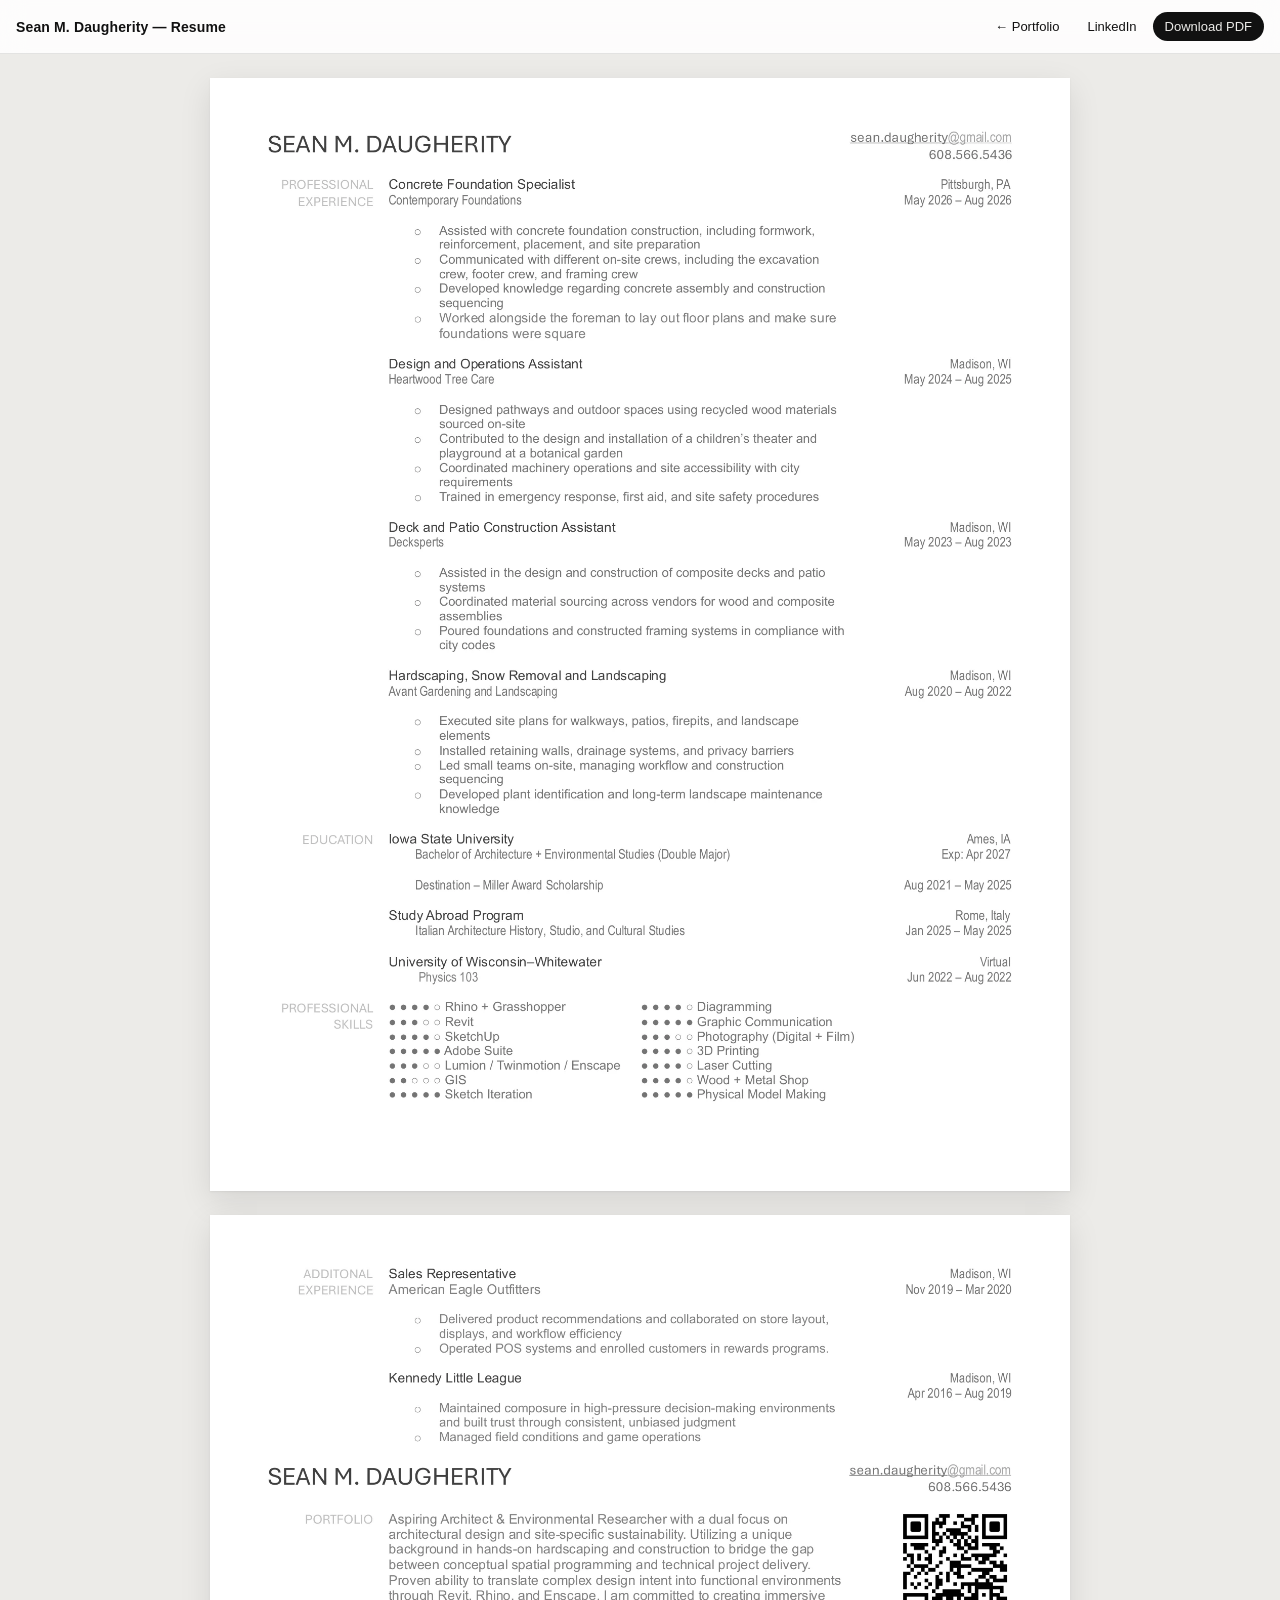
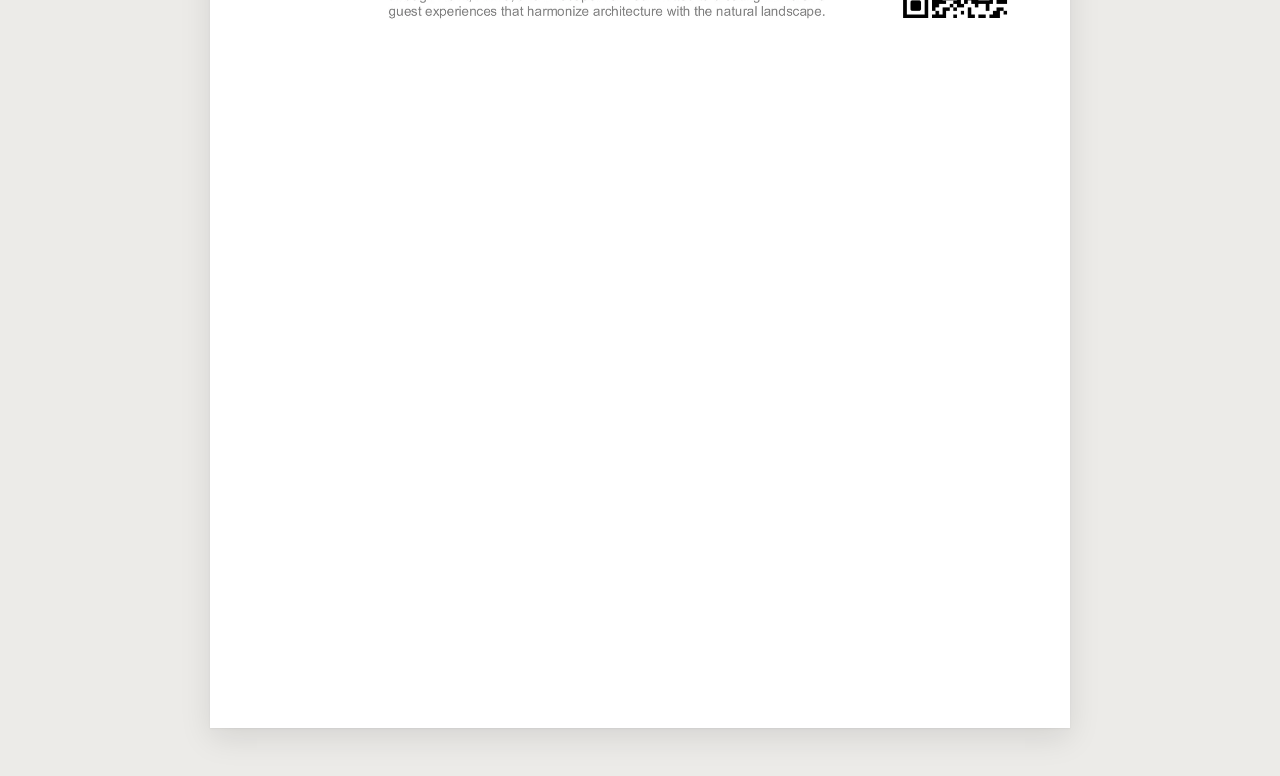
==== resume.html @ 666d38c9 "Add portfolio website built from the PDF - index.html shows all 21 portfolio pages exactly as in the" ====
<!doctype html>
<html lang="en">
<head>
  <meta charset="utf-8">
  <meta name="viewport" content="width=device-width, initial-scale=1">
  <title>Sean M. Daugherity — Resume</title>
  <meta name="description" content="Resume of Sean M. Daugherity, architecture student and designer.">
  <link rel="icon" href="data:image/svg+xml,%3Csvg xmlns='http://www.w3.org/2000/svg' viewBox='0 0 64 64'%3E%3Crect width='64' height='64' fill='%23111'/%3E%3Ctext x='32' y='42' font-family='Helvetica,Arial,sans-serif' font-size='28' font-weight='700' fill='%23fff' text-anchor='middle'%3ESD%3C/text%3E%3C/svg%3E">
  <link rel="stylesheet" href="assets/site.css">
</head>
<body>
  <header class="doc-header">
    <strong>Sean M. Daugherity — Resume</strong>
    <nav>
      <a href="index.html">&larr; Portfolio</a>
      <a href="https://www.linkedin.com/in/sean-daugherity-447b413a1/" target="_blank" rel="noopener">LinkedIn</a>
      <a class="primary" href="assets/Sean-Daugherity-Resume.pdf" download>Download PDF</a>
    </nav>
  </header>

  <main class="doc">
    <section class="page" aria-label="Resume page 1">
      <img src="assets/resume/resume-01.webp" width="1700" height="2200" alt="Resume of Sean M. Daugherity, page 1 — professional experience.">
      <a class="hot" href="mailto:sean.daugherity@gmail.com" aria-label="Email sean.daugherity@gmail.com" style="left:73.693%;top:4.293%;width:20.261%;height:2.02%"></a>
    </section>
    <section class="page" aria-label="Resume page 2">
      <img src="assets/resume/resume-02.webp" width="1700" height="2200" loading="lazy" alt="Resume of Sean M. Daugherity, page 2 — additional experience.">
      <a class="hot" href="mailto:sean.daugherity@gmail.com" aria-label="Email sean.daugherity@gmail.com" style="left:73.693%;top:21.843%;width:20.261%;height:2.02%"></a>
    </section>
  </main>
</body>
</html>
---- assets/site.css ----
:root {
  --bg: #ecebe8;
  --paper: #fff;
  --ink: #111;
  --muted: #5f5f5f;
  --bar: rgba(255, 255, 255, 0.86);
  --bar-ink: #111;
  --bar-line: rgba(0, 0, 0, 0.1);
  --shadow: 0 1px 2px rgba(0, 0, 0, 0.06), 0 10px 30px rgba(0, 0, 0, 0.1);
  --hot: rgba(17, 17, 17, 0.08);
  font-family: "Helvetica Neue", Helvetica, Arial, sans-serif;
  color-scheme: light dark;
}

@media (prefers-color-scheme: dark) {
  :root {
    --bg: #171717;
    --bar: rgba(34, 34, 34, 0.86);
    --bar-ink: #f1f1f1;
    --bar-line: rgba(255, 255, 255, 0.12);
    --shadow: 0 10px 30px rgba(0, 0, 0, 0.55);
  }
}

* { box-sizing: border-box; }

html { scroll-behavior: smooth; }
@media (prefers-reduced-motion: reduce) { html { scroll-behavior: auto; } }

body {
  margin: 0;
  background: var(--bg);
  color: var(--ink);
  -webkit-font-smoothing: antialiased;
}

/* ---------- Page viewer ---------- */

.viewer {
  display: flex;
  flex-direction: column;
  align-items: center;
  gap: 24px;
  padding: 24px 16px 104px;
}

.page {
  position: relative;
  /* Fit a whole landscape spread in the viewport, like a PDF in "fit page" mode */
  width: min(100%, max(640px, calc((100vh - 120px) * 1224 / 792)));
  width: min(100%, max(640px, calc((100svh - 120px) * 1224 / 792)));
  aspect-ratio: 1224 / 792;
  background: var(--paper);
  box-shadow: var(--shadow);
  scroll-margin-top: 24px;
}

.page img {
  display: block;
  width: 100%;
  height: 100%;
  user-select: none;
  -webkit-user-drag: none;
}

/* ---------- Clickable hotspots laid over the page images ---------- */

.hot {
  position: absolute;
  display: block;
  border-radius: 2px;
  color: var(--ink);
  text-decoration: none;
  transition: background-color 0.15s ease;
  -webkit-tap-highlight-color: transparent;
}
.hot:hover { background: var(--hot); }
.hot:focus-visible { outline: 2px solid var(--ink); outline-offset: 2px; }

/* Faint underline so contact links read as links */
.hot.u::after {
  content: "";
  position: absolute;
  left: 0;
  right: 0;
  bottom: 0;
  height: 1px;
  background: currentColor;
  opacity: 0.3;
  transition: opacity 0.15s ease;
}
.hot.u:hover::after { opacity: 0.9; }

/* Table of contents boxes */
.hot.chapter { border-radius: 0; }
.hot.chapter:hover { background: rgba(17, 17, 17, 0.07); }
.hot.chapter::before {
  content: "View project \2192";
  position: absolute;
  left: 50%;
  top: 44%;
  transform: translate(-50%, 6px);
  padding: 0.6em 1em;
  background: #111;
  color: #fff;
  font-size: clamp(10px, 0.95vw, 13px);
  letter-spacing: 0.03em;
  white-space: nowrap;
  opacity: 0;
  transition: opacity 0.15s ease, transform 0.15s ease;
  pointer-events: none;
}
.hot.chapter:hover::before,
.hot.chapter:focus-visible::before { opacity: 1; transform: translate(-50%, 0); }

/* Resume link: hover shows a preview card that is itself clickable */
.peek {
  position: absolute;
  left: 100%;
  padding-left: 14px; /* hover bridge between link and card */
  width: calc(clamp(150px, 15vw, 210px) + 14px);
  opacity: 0;
  visibility: hidden;
  transform: translateY(4px);
  transition: opacity 0.15s ease, transform 0.15s ease, visibility 0.15s;
  z-index: 5;
}
.peek.up { bottom: 0; }
.peek.down { top: 0; }
.hot.resume:hover .peek,
.hot.resume:focus-visible .peek { opacity: 1; visibility: visible; transform: none; }

.peek-card {
  display: block;
  padding: 8px;
  background: #fff;
  border: 1px solid rgba(0, 0, 0, 0.12);
  box-shadow: 0 12px 32px rgba(0, 0, 0, 0.18);
}
.peek-card img { display: block; width: 100%; height: auto; aspect-ratio: 1700 / 2200; }
.peek-label {
  display: flex;
  justify-content: space-between;
  margin-top: 8px;
  font-size: 12px;
  color: #111;
  letter-spacing: 0.02em;
}

/* ---------- Floating toolbar ---------- */

.toolbar {
  position: fixed;
  left: 50%;
  bottom: 16px;
  transform: translateX(-50%);
  display: flex;
  align-items: center;
  gap: 2px;
  padding: 5px;
  background: var(--bar);
  color: var(--bar-ink);
  border: 1px solid var(--bar-line);
  border-radius: 999px;
  box-shadow: 0 6px 24px rgba(0, 0, 0, 0.12);
  backdrop-filter: blur(12px);
  -webkit-backdrop-filter: blur(12px);
  font-size: 13px;
  white-space: nowrap;
  z-index: 10;
}

.toolbar a,
.toolbar button {
  display: inline-flex;
  align-items: center;
  gap: 6px;
  height: 34px;
  padding: 0 12px;
  border: 0;
  border-radius: 999px;
  background: none;
  color: inherit;
  font: inherit;
  text-decoration: none;
  cursor: pointer;
}
.toolbar a:hover,
.toolbar button:hover { background: var(--bar-line); }
.toolbar a:focus-visible,
.toolbar button:focus-visible { outline: 2px solid currentColor; outline-offset: -2px; }
.toolbar button { padding: 0 8px; }
.toolbar svg { width: 16px; height: 16px; }

.tb-count {
  min-width: 52px;
  text-align: center;
  font-variant-numeric: tabular-nums;
  color: inherit;
  opacity: 0.7;
}
.tb-sep { width: 1px; height: 20px; margin: 0 4px; background: var(--bar-line); }

@media (max-width: 560px) {
  .toolbar .tb-step, .toolbar .tb-sep { display: none; }
  .toolbar { font-size: 12px; }
  .toolbar a { padding: 0 9px; }
  .tb-count { min-width: 44px; }
}

/* ---------- Resume page ---------- */

.doc-header {
  position: sticky;
  top: 0;
  display: flex;
  align-items: center;
  justify-content: space-between;
  gap: 12px;
  padding: 12px 16px;
  background: var(--bar);
  color: var(--bar-ink);
  border-bottom: 1px solid var(--bar-line);
  backdrop-filter: blur(12px);
  -webkit-backdrop-filter: blur(12px);
  font-size: 13px;
  z-index: 10;
}
.doc-header strong { font-size: 14px; letter-spacing: 0.01em; }
.doc-header nav { display: flex; gap: 4px; }
.doc-header a {
  padding: 7px 12px;
  border-radius: 999px;
  color: inherit;
  text-decoration: none;
}
.doc-header a:hover { background: var(--bar-line); }
.doc-header a.primary { background: var(--bar-ink); color: var(--bg); }

.doc {
  display: flex;
  flex-direction: column;
  align-items: center;
  gap: 24px;
  padding: 24px 16px 48px;
}
.doc .page {
  width: min(100%, 860px);
  aspect-ratio: 612 / 792;
}

@media (max-width: 560px) {
  .doc-header strong { display: none; }
}
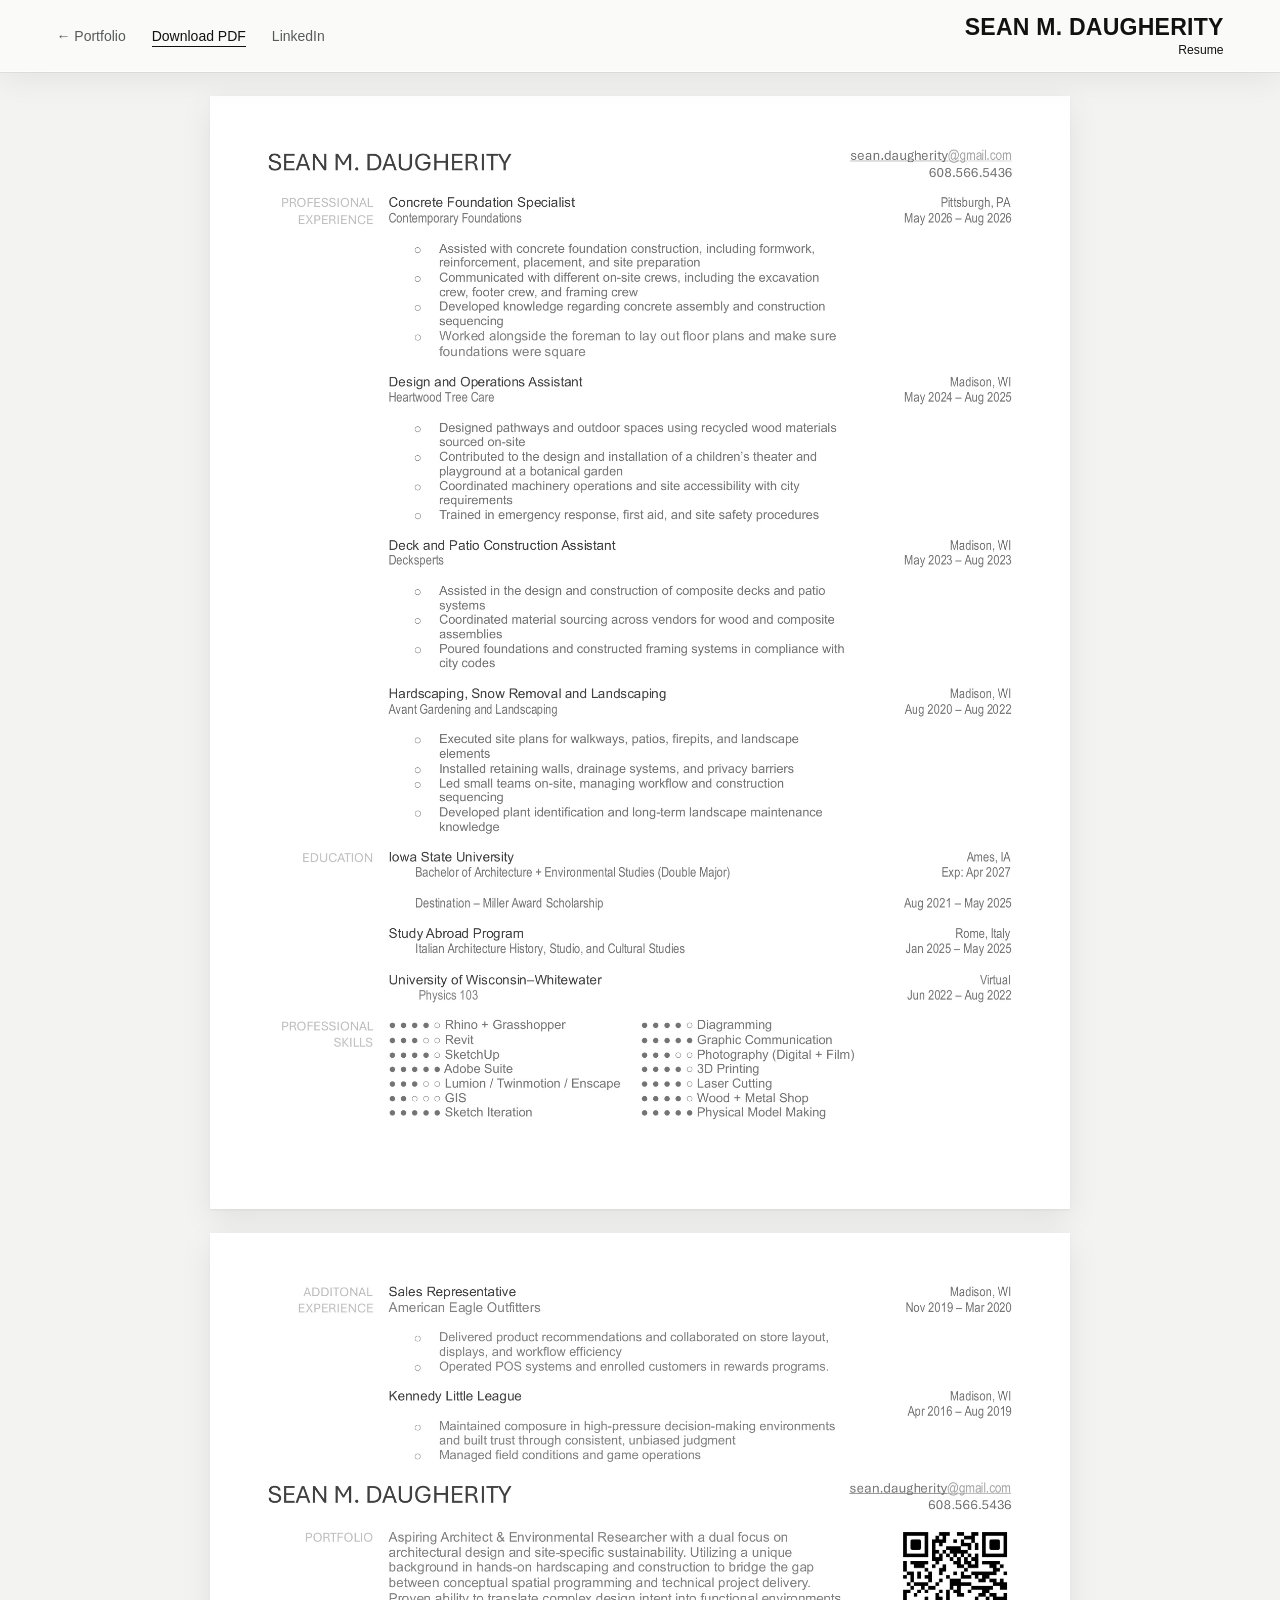
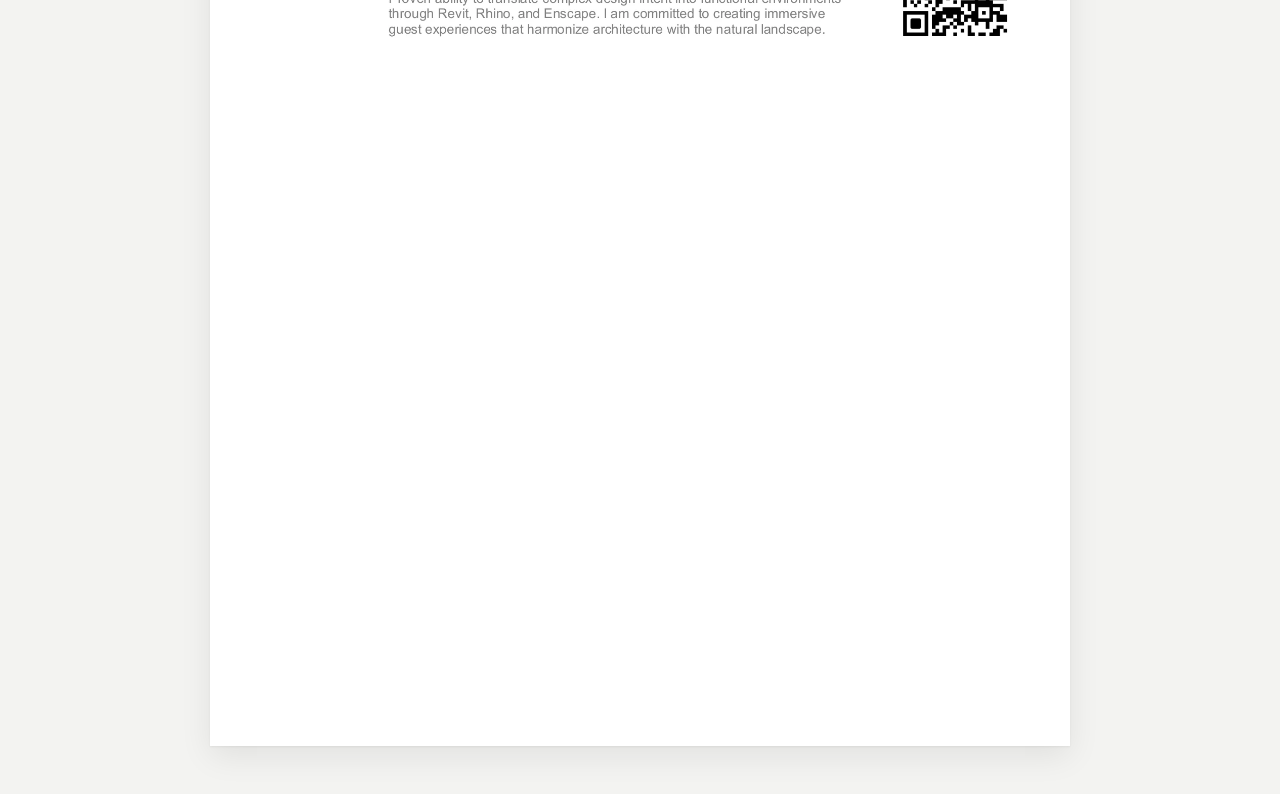
==== commit 3402e4b4: "Glass header, full-width pages, larger titles, art-filled contents - Sticky glassmorphism header: Re" ====
--- a/resume.html
+++ b/resume.html
@@ -8,24 +8,31 @@
   <link rel="icon" href="data:image/svg+xml,%3Csvg xmlns='http://www.w3.org/2000/svg' viewBox='0 0 64 64'%3E%3Crect width='64' height='64' fill='%23111'/%3E%3Ctext x='32' y='42' font-family='Helvetica,Arial,sans-serif' font-size='28' font-weight='700' fill='%23fff' text-anchor='middle'%3ESD%3C/text%3E%3C/svg%3E">
   <link rel="stylesheet" href="assets/site.css">
 </head>
-<body>
-  <header class="doc-header">
-    <strong>Sean M. Daugherity — Resume</strong>
-    <nav>
+<body class="doc-page">
+  <header class="site-header">
+    <nav class="contact" aria-label="Resume actions">
       <a href="index.html">&larr; Portfolio</a>
+      <a class="resume-link" href="assets/Sean-Daugherity-Resume.pdf" download>Download PDF</a>
       <a href="https://www.linkedin.com/in/sean-daugherity-447b413a1/" target="_blank" rel="noopener">LinkedIn</a>
-      <a class="primary" href="assets/Sean-Daugherity-Resume.pdf" download>Download PDF</a>
     </nav>
+    <a class="brand" href="index.html">
+      <span class="brand-name">SEAN M. DAUGHERITY</span>
+      <span class="brand-sub">Resume</span>
+    </a>
   </header>
 
   <main class="doc">
     <section class="page" aria-label="Resume page 1">
-      <img src="assets/resume/resume-01.webp" width="1700" height="2200" alt="Resume of Sean M. Daugherity, page 1 — professional experience.">
-      <a class="hot" href="mailto:sean.daugherity@gmail.com" aria-label="Email sean.daugherity@gmail.com" style="left:73.693%;top:4.293%;width:20.261%;height:2.02%"></a>
+      <div class="sheet">
+        <img src="assets/resume/resume-01.webp" width="1700" height="2200" alt="Resume of Sean M. Daugherity, page 1 — professional experience.">
+        <a class="hot" href="mailto:sean.daugherity@gmail.com" aria-label="Email sean.daugherity@gmail.com" style="left:73.693%;top:4.293%;width:20.261%;height:2.02%"></a>
+      </div>
     </section>
     <section class="page" aria-label="Resume page 2">
-      <img src="assets/resume/resume-02.webp" width="1700" height="2200" loading="lazy" alt="Resume of Sean M. Daugherity, page 2 — additional experience.">
-      <a class="hot" href="mailto:sean.daugherity@gmail.com" aria-label="Email sean.daugherity@gmail.com" style="left:73.693%;top:21.843%;width:20.261%;height:2.02%"></a>
+      <div class="sheet">
+        <img src="assets/resume/resume-02.webp" width="1700" height="2200" loading="lazy" alt="Resume of Sean M. Daugherity, page 2 — additional experience.">
+        <a class="hot" href="mailto:sean.daugherity@gmail.com" aria-label="Email sean.daugherity@gmail.com" style="left:73.693%;top:21.843%;width:20.261%;height:2.02%"></a>
+      </div>
     </section>
   </main>
 </body>
--- a/assets/site.css
+++ b/assets/site.css
@@ -1,25 +1,14 @@
 :root {
-  --bg: #ecebe8;
-  --paper: #fff;
   --ink: #111;
-  --muted: #5f5f5f;
-  --bar: rgba(255, 255, 255, 0.86);
-  --bar-ink: #111;
-  --bar-line: rgba(0, 0, 0, 0.1);
-  --shadow: 0 1px 2px rgba(0, 0, 0, 0.06), 0 10px 30px rgba(0, 0, 0, 0.1);
-  --hot: rgba(17, 17, 17, 0.08);
+  --muted: #58595b;
+  --line: #e7e7e5;
+  --glass: rgba(255, 255, 255, 0.55);
+  --glass-edge: rgba(255, 255, 255, 0.7);
+  --glass-shadow: 0 1px 0 rgba(0, 0, 0, 0.06), 0 10px 30px rgba(0, 0, 0, 0.06);
+  --header-h: 72px;
+  --gutter: max(16px, 4.41vw); /* the PDF's 54pt margin on a 1224pt page */
   font-family: "Helvetica Neue", Helvetica, Arial, sans-serif;
-  color-scheme: light dark;
-}
-
-@media (prefers-color-scheme: dark) {
-  :root {
-    --bg: #171717;
-    --bar: rgba(34, 34, 34, 0.86);
-    --bar-ink: #f1f1f1;
-    --bar-line: rgba(255, 255, 255, 0.12);
-    --shadow: 0 10px 30px rgba(0, 0, 0, 0.55);
-  }
+  color-scheme: light;
 }
 
 * { box-sizing: border-box; }
@@ -29,41 +18,163 @@
 
 body {
   margin: 0;
-  background: var(--bg);
+  background: #fff;
   color: var(--ink);
   -webkit-font-smoothing: antialiased;
 }
 
-/* ---------- Page viewer ---------- */
-
-.viewer {
-  display: flex;
-  flex-direction: column;
-  align-items: center;
+/* ---------- Glass header ---------- */
+
+.site-header {
+  position: sticky;
+  top: 0;
+  z-index: 20;
+  display: flex;
+  align-items: center;
+  justify-content: space-between;
   gap: 24px;
-  padding: 24px 16px 104px;
-}
+  padding: 14px var(--gutter);
+  background: var(--glass);
+  border-bottom: 1px solid var(--glass-edge);
+  box-shadow: var(--glass-shadow);
+  backdrop-filter: blur(20px) saturate(170%);
+  -webkit-backdrop-filter: blur(20px) saturate(170%);
+}
+
+.contact {
+  display: flex;
+  align-items: center;
+  gap: 26px;
+  font-size: 14px;
+}
+.contact a {
+  position: relative;
+  padding: 6px 0;
+  color: var(--muted);
+  text-decoration: none;
+  transition: color 0.15s ease;
+}
+.contact a:hover { color: var(--ink); }
+.contact a:focus-visible { outline: 2px solid var(--ink); outline-offset: 2px; }
+.contact .resume-link { color: var(--ink); font-weight: 500; }
+.contact .resume-link::after {
+  content: "";
+  position: absolute;
+  left: 0;
+  right: 0;
+  bottom: 3px;
+  height: 1px;
+  background: currentColor;
+}
+.contact .short { display: none; }
+
+.brand {
+  text-align: right;
+  color: var(--ink);
+  text-decoration: none;
+  line-height: 1.15;
+}
+.brand-name {
+  display: block;
+  font-size: clamp(18px, 1.8vw, 26px);
+  font-weight: 600;
+  letter-spacing: 0.01em;
+}
+.brand-sub {
+  display: block;
+  margin-top: 3px;
+  font-size: clamp(12px, 0.95vw, 14px);
+}
+
+/* ---------- Pages ---------- */
 
 .page {
   position: relative;
-  /* Fit a whole landscape spread in the viewport, like a PDF in "fit page" mode */
-  width: min(100%, max(640px, calc((100vh - 120px) * 1224 / 792)));
-  width: min(100%, max(640px, calc((100svh - 120px) * 1224 / 792)));
-  aspect-ratio: 1224 / 792;
-  background: var(--paper);
-  box-shadow: var(--shadow);
-  scroll-margin-top: 24px;
-}
-
-.page img {
+  width: 100%;
+  container-type: inline-size;
+  scroll-margin-top: var(--header-h);
+}
+.page + .page { border-top: 1px solid var(--line); }
+
+.sheet { position: relative; }
+.sheet > img {
+  display: block;
+  width: 100%;
+  height: auto;
+  user-select: none;
+  -webkit-user-drag: none;
+}
+
+/* Project titles, rebuilt as real text and set larger than in the PDF */
+.page-head {
+  position: absolute;
+  left: 4.41%;
+  top: 1.5%;
+  max-width: 58%;
+  z-index: 1;
+}
+.page-head h2 {
+  margin: 0;
+  font-size: 2.6cqw;
+  font-weight: 600;
+  line-height: 1.08;
+  letter-spacing: 0.005em;
+  text-wrap: balance;
+}
+.page-head p {
+  margin: 0.45em 0 0;
+  font-size: 1.3cqw;
+  line-height: 1.3;
+}
+.page-head.compact h2 { font-size: 2cqw; }
+.page-head.compact p { font-size: 1.15cqw; margin-top: 0.3em; }
+
+/* ---------- Table of contents ---------- */
+
+.page.toc { aspect-ratio: 1224 / 792; }
+
+.toc-item {
+  position: absolute;
+  left: calc(13.233% + var(--col) * 26.471%);
+  top: calc(18.08% + var(--row) * 36.441%);
+  width: 20.588%;
+  color: var(--ink);
+  text-decoration: none;
+}
+.toc-art {
+  display: block;
+  aspect-ratio: 1;
+  overflow: hidden;
+  border: 1px solid #232021;
+  background: #f2f2f2;
+}
+.toc-art img {
   display: block;
   width: 100%;
   height: 100%;
-  user-select: none;
-  -webkit-user-drag: none;
-}
-
-/* ---------- Clickable hotspots laid over the page images ---------- */
+  object-fit: cover;
+  transition: transform 0.5s cubic-bezier(0.2, 0.7, 0.2, 1), filter 0.3s ease;
+}
+.toc-item:hover .toc-art img,
+.toc-item:focus-visible .toc-art img { transform: scale(1.06); filter: contrast(1.08); }
+.toc-item:focus-visible { outline: 2px solid var(--ink); outline-offset: 4px; }
+
+.toc-caption {
+  display: flex;
+  justify-content: space-between;
+  gap: 0.5em;
+  margin-top: 0.3cqw;
+  font-size: 0.92cqw;
+  white-space: nowrap;
+}
+.toc-caption span:first-child {
+  overflow: hidden;
+  text-overflow: ellipsis;
+  color: var(--muted);
+}
+.toc-item:hover .toc-caption span:first-child { color: var(--ink); }
+
+/* ---------- Clickable hotspots laid over page images ---------- */
 
 .hot {
   position: absolute;
@@ -74,7 +185,7 @@
   transition: background-color 0.15s ease;
   -webkit-tap-highlight-color: transparent;
 }
-.hot:hover { background: var(--hot); }
+.hot:hover { background: rgba(17, 17, 17, 0.08); }
 .hot:focus-visible { outline: 2px solid var(--ink); outline-offset: 2px; }
 
 /* Faint underline so contact links read as links */
@@ -91,44 +202,21 @@
 }
 .hot.u:hover::after { opacity: 0.9; }
 
-/* Table of contents boxes */
-.hot.chapter { border-radius: 0; }
-.hot.chapter:hover { background: rgba(17, 17, 17, 0.07); }
-.hot.chapter::before {
-  content: "View project \2192";
-  position: absolute;
-  left: 50%;
-  top: 44%;
-  transform: translate(-50%, 6px);
-  padding: 0.6em 1em;
-  background: #111;
-  color: #fff;
-  font-size: clamp(10px, 0.95vw, 13px);
-  letter-spacing: 0.03em;
-  white-space: nowrap;
-  opacity: 0;
-  transition: opacity 0.15s ease, transform 0.15s ease;
-  pointer-events: none;
-}
-.hot.chapter:hover::before,
-.hot.chapter:focus-visible::before { opacity: 1; transform: translate(-50%, 0); }
-
-/* Resume link: hover shows a preview card that is itself clickable */
+/* ---------- Resume hover preview (the card itself is clickable) ---------- */
+
 .peek {
   position: absolute;
-  left: 100%;
-  padding-left: 14px; /* hover bridge between link and card */
   width: calc(clamp(150px, 15vw, 210px) + 14px);
   opacity: 0;
   visibility: hidden;
   transform: translateY(4px);
   transition: opacity 0.15s ease, transform 0.15s ease, visibility 0.15s;
-  z-index: 5;
-}
-.peek.up { bottom: 0; }
-.peek.down { top: 0; }
-.hot.resume:hover .peek,
-.hot.resume:focus-visible .peek { opacity: 1; visibility: visible; transform: none; }
+  z-index: 30;
+}
+.peek.side { left: 100%; top: 0; padding-left: 14px; }
+.peek.below { left: -8px; top: 100%; padding-top: 10px; }
+a:hover > .peek,
+a:focus-visible > .peek { opacity: 1; visibility: visible; transform: none; }
 
 .peek-card {
   display: block;
@@ -143,7 +231,8 @@
   justify-content: space-between;
   margin-top: 8px;
   font-size: 12px;
-  color: #111;
+  font-weight: 400;
+  color: var(--ink);
   letter-spacing: 0.02em;
 }
 
@@ -158,18 +247,17 @@
   align-items: center;
   gap: 2px;
   padding: 5px;
-  background: var(--bar);
-  color: var(--bar-ink);
-  border: 1px solid var(--bar-line);
+  background: var(--glass);
+  color: var(--ink);
+  border: 1px solid var(--glass-edge);
   border-radius: 999px;
-  box-shadow: 0 6px 24px rgba(0, 0, 0, 0.12);
-  backdrop-filter: blur(12px);
-  -webkit-backdrop-filter: blur(12px);
+  box-shadow: 0 1px 0 rgba(0, 0, 0, 0.05), 0 8px 28px rgba(0, 0, 0, 0.14);
+  backdrop-filter: blur(20px) saturate(170%);
+  -webkit-backdrop-filter: blur(20px) saturate(170%);
   font-size: 13px;
   white-space: nowrap;
-  z-index: 10;
-}
-
+  z-index: 20;
+}
 .toolbar a,
 .toolbar button {
   display: inline-flex;
@@ -186,57 +274,70 @@
   cursor: pointer;
 }
 .toolbar a:hover,
-.toolbar button:hover { background: var(--bar-line); }
+.toolbar button:hover { background: rgba(0, 0, 0, 0.06); }
 .toolbar a:focus-visible,
 .toolbar button:focus-visible { outline: 2px solid currentColor; outline-offset: -2px; }
 .toolbar button { padding: 0 8px; }
 .toolbar svg { width: 16px; height: 16px; }
-
 .tb-count {
   min-width: 52px;
   text-align: center;
   font-variant-numeric: tabular-nums;
-  color: inherit;
-  opacity: 0.7;
-}
-.tb-sep { width: 1px; height: 20px; margin: 0 4px; background: var(--bar-line); }
-
-@media (max-width: 560px) {
+  color: var(--muted);
+}
+.tb-sep { width: 1px; height: 20px; margin: 0 4px; background: rgba(0, 0, 0, 0.12); }
+
+/* ---------- Phones: titles and contents move out of the page art ---------- */
+
+@media (max-width: 700px) {
+  .site-header {
+    flex-direction: column-reverse;
+    align-items: flex-start;
+    gap: 6px;
+    padding: 10px 16px;
+  }
+  .brand { text-align: left; }
+  .contact { gap: 18px; font-size: 13px; }
+  .contact .full { display: none; }
+  .contact .short { display: inline; }
+
+  .page-head,
+  .page-head.compact {
+    position: static;
+    max-width: none;
+    padding: 18px 16px 12px;
+  }
+  .page-head h2,
+  .page-head.compact h2 { font-size: 18px; }
+  .page-head p,
+  .page-head.compact p { font-size: 12px; }
+
+  .page.toc { aspect-ratio: auto; padding-bottom: 24px; }
+  .toc-grid {
+    display: grid;
+    grid-template-columns: 1fr 1fr;
+    gap: 18px 14px;
+    padding: 0 16px;
+  }
+  .toc-item { position: static; width: auto; }
+  .toc-caption {
+    flex-direction: column;
+    gap: 2px;
+    margin-top: 6px;
+    font-size: 11px;
+    white-space: normal;
+  }
+
+  .peek { display: none; }
   .toolbar .tb-step, .toolbar .tb-sep { display: none; }
   .toolbar { font-size: 12px; }
-  .toolbar a { padding: 0 9px; }
+  .toolbar a { padding: 0 10px; }
   .tb-count { min-width: 44px; }
 }
 
 /* ---------- Resume page ---------- */
 
-.doc-header {
-  position: sticky;
-  top: 0;
-  display: flex;
-  align-items: center;
-  justify-content: space-between;
-  gap: 12px;
-  padding: 12px 16px;
-  background: var(--bar);
-  color: var(--bar-ink);
-  border-bottom: 1px solid var(--bar-line);
-  backdrop-filter: blur(12px);
-  -webkit-backdrop-filter: blur(12px);
-  font-size: 13px;
-  z-index: 10;
-}
-.doc-header strong { font-size: 14px; letter-spacing: 0.01em; }
-.doc-header nav { display: flex; gap: 4px; }
-.doc-header a {
-  padding: 7px 12px;
-  border-radius: 999px;
-  color: inherit;
-  text-decoration: none;
-}
-.doc-header a:hover { background: var(--bar-line); }
-.doc-header a.primary { background: var(--bar-ink); color: var(--bg); }
-
+.doc-page { background: #f3f3f1; }
 .doc {
   display: flex;
   flex-direction: column;
@@ -246,9 +347,7 @@
 }
 .doc .page {
   width: min(100%, 860px);
-  aspect-ratio: 612 / 792;
-}
-
-@media (max-width: 560px) {
-  .doc-header strong { display: none; }
-}
+  background: #fff;
+  box-shadow: 0 1px 2px rgba(0, 0, 0, 0.06), 0 10px 30px rgba(0, 0, 0, 0.08);
+}
+.doc .page + .page { border-top: 0; }
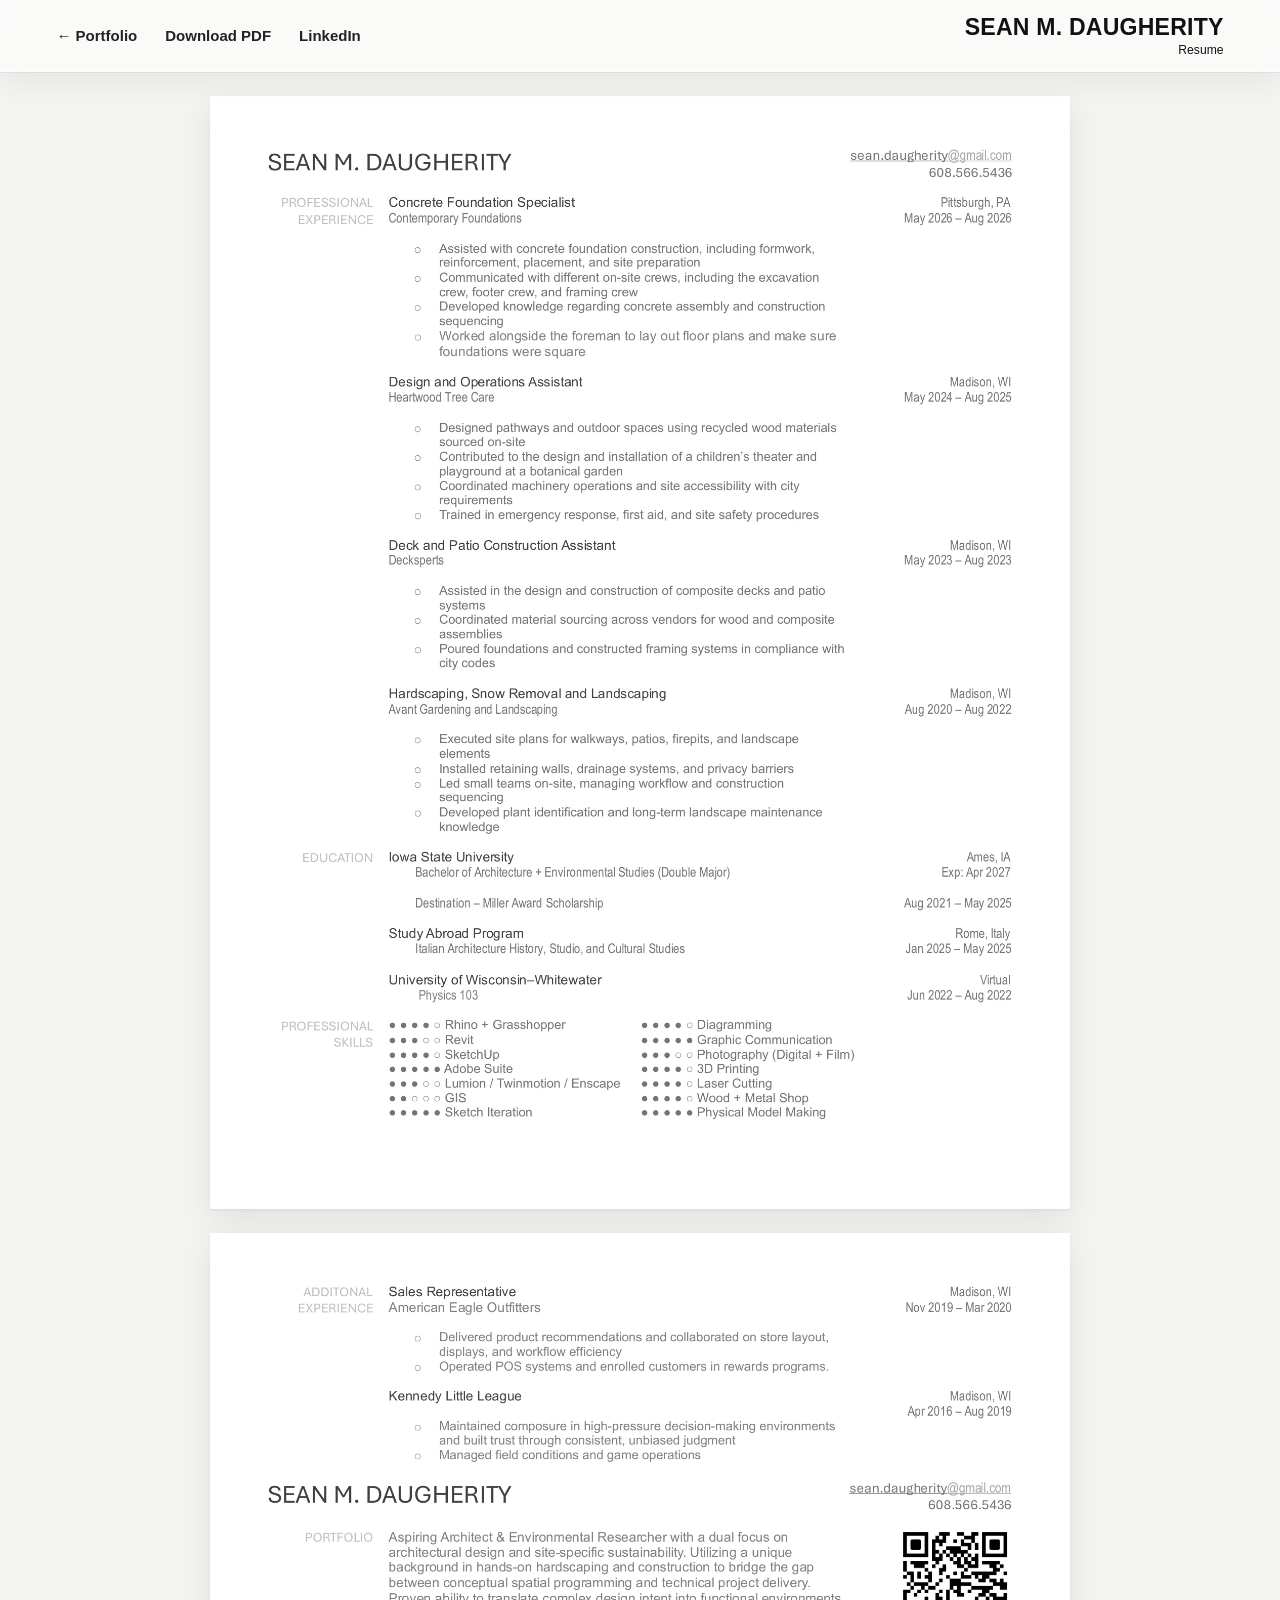
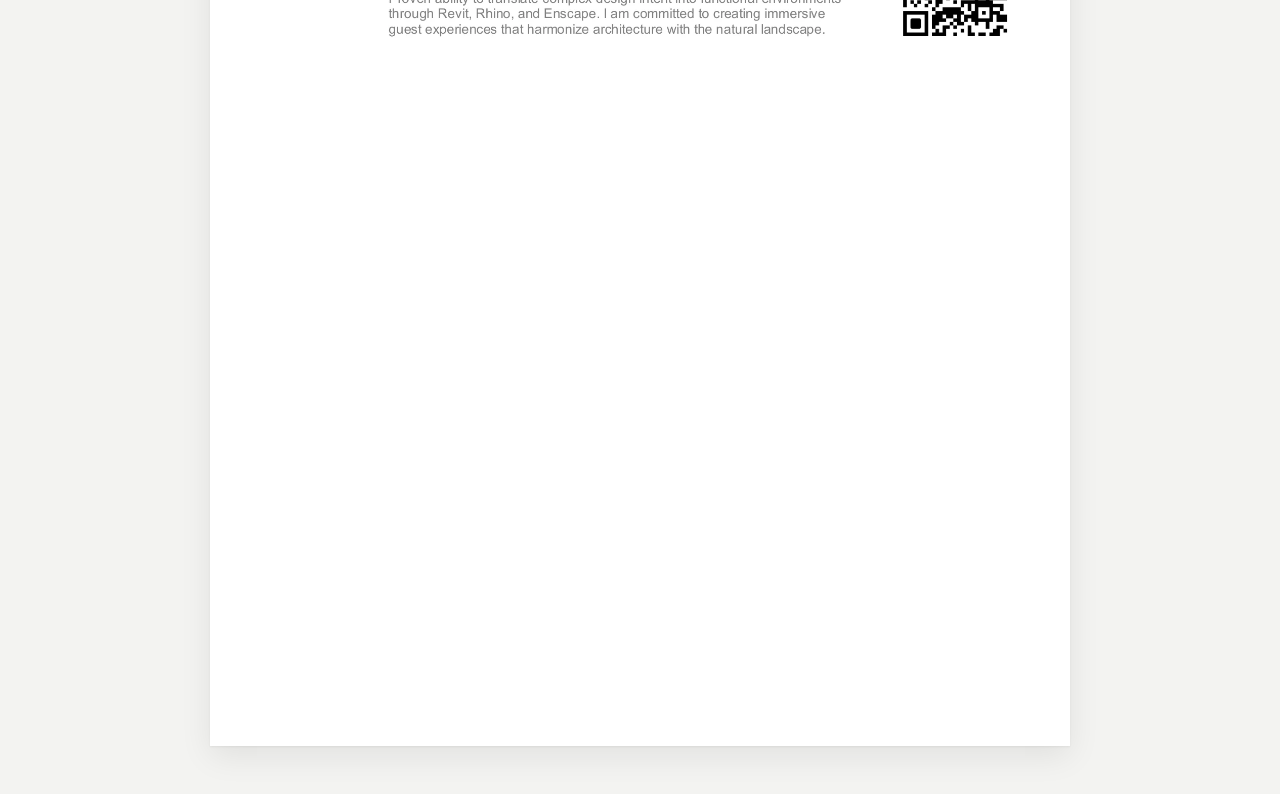
==== commit ee1eaa63: "New cover sketch with name on the right; name joins header on scroll - Cover: atrium sketch on the l" ====
--- a/resume.html
+++ b/resume.html
@@ -3,8 +3,15 @@
 <head>
   <meta charset="utf-8">
   <meta name="viewport" content="width=device-width, initial-scale=1">
-  <title>Sean M. Daugherity — Resume</title>
+  <title>Sean M. Daugherity | Resume</title>
   <meta name="description" content="Resume of Sean M. Daugherity, architecture student and designer.">
+  <meta property="og:type" content="website">
+  <meta property="og:title" content="Sean M. Daugherity | Resume">
+  <meta property="og:image" content="/assets/og-image.jpg">
+  <meta property="og:image:width" content="1200">
+  <meta property="og:image:height" content="630">
+  <meta name="twitter:card" content="summary_large_image">
+  <meta name="twitter:image" content="/assets/og-image.jpg">
   <link rel="icon" href="data:image/svg+xml,%3Csvg xmlns='http://www.w3.org/2000/svg' viewBox='0 0 64 64'%3E%3Crect width='64' height='64' fill='%23111'/%3E%3Ctext x='32' y='42' font-family='Helvetica,Arial,sans-serif' font-size='28' font-weight='700' fill='%23fff' text-anchor='middle'%3ESD%3C/text%3E%3C/svg%3E">
   <link rel="stylesheet" href="assets/site.css">
 </head>
--- a/assets/site.css
+++ b/assets/site.css
@@ -44,28 +44,19 @@
 .contact {
   display: flex;
   align-items: center;
-  gap: 26px;
-  font-size: 14px;
+  gap: 28px;
+  font-size: 15px;
 }
 .contact a {
   position: relative;
   padding: 6px 0;
-  color: var(--muted);
-  text-decoration: none;
-  transition: color 0.15s ease;
-}
-.contact a:hover { color: var(--ink); }
+  color: #222;
+  font-weight: 600;
+  text-decoration: none;
+  transition: color 0.15s ease, opacity 0.15s ease;
+}
+.contact a:hover { color: #000; opacity: 0.65; }
 .contact a:focus-visible { outline: 2px solid var(--ink); outline-offset: 2px; }
-.contact .resume-link { color: var(--ink); font-weight: 500; }
-.contact .resume-link::after {
-  content: "";
-  position: absolute;
-  left: 0;
-  right: 0;
-  bottom: 3px;
-  height: 1px;
-  background: currentColor;
-}
 .contact .short { display: none; }
 
 .brand {
@@ -85,6 +76,27 @@
   margin-top: 3px;
   font-size: clamp(12px, 0.95vw, 14px);
 }
+
+/* On the portfolio the name starts on the cover and slides into the header once you scroll past it */
+.site-header .brand { transition: opacity 0.3s ease, transform 0.3s ease; }
+.site-header.brand-hidden .brand {
+  opacity: 0;
+  transform: translateY(-6px);
+  pointer-events: none;
+}
+
+.cover-brand {
+  position: absolute;
+  right: 4.41%;
+  top: 18%;
+  z-index: 1;
+  margin: 0;
+  text-align: right;
+  font-weight: 400;
+  line-height: 1.15;
+}
+.cover-brand .brand-name { font-size: 2cqw; font-weight: 600; letter-spacing: 0.01em; }
+.cover-brand .brand-sub { margin-top: 0.5em; font-size: 1.1cqw; }
 
 /* ---------- Pages ---------- */
 
@@ -121,13 +133,32 @@
   letter-spacing: 0.005em;
   text-wrap: balance;
 }
-.page-head p {
+.page-head > p {
   margin: 0.45em 0 0;
   font-size: 1.3cqw;
   line-height: 1.3;
 }
+/* Project write-ups, moved from the inner pages into the cover page's white space */
+.page-head.has-text { max-width: 60%; }
+.project-text {
+  margin-top: 2cqw;
+  padding: 1.8cqw 2.1cqw;
+  border: 1px solid #232021;
+  background: #fbfbfa;
+  columns: 2;
+  column-gap: 2.8cqw;
+  column-rule: 1px solid #e3e3e0;
+  font-size: 1cqw;
+  line-height: 1.55;
+  color: #2b2b2b;
+  orphans: 2;
+  widows: 2;
+}
+.project-text p { margin: 0 0 0.85em; }
+.project-text p:last-child { margin-bottom: 0; }
+
 .page-head.compact h2 { font-size: 2cqw; }
-.page-head.compact p { font-size: 1.15cqw; margin-top: 0.3em; }
+.page-head.compact > p { font-size: 1.15cqw; margin-top: 0.3em; }
 
 /* ---------- Table of contents ---------- */
 
@@ -188,19 +219,48 @@
 .hot:hover { background: rgba(17, 17, 17, 0.08); }
 .hot:focus-visible { outline: 2px solid var(--ink); outline-offset: 2px; }
 
-/* Faint underline so contact links read as links */
-.hot.u::after {
-  content: "";
-  position: absolute;
-  left: 0;
-  right: 0;
-  bottom: 0;
-  height: 1px;
-  background: currentColor;
-  opacity: 0.3;
-  transition: opacity 0.15s ease;
-}
-.hot.u:hover::after { opacity: 0.9; }
+/* ---------- Last page: contact, social and resume links ---------- */
+
+.about-links {
+  position: absolute;
+  left: 4.41%;
+  top: 11%;
+  z-index: 1;
+  display: flex;
+  flex-direction: column;
+  gap: 2.6cqw;
+}
+.link-group {
+  display: flex;
+  flex-direction: column;
+  align-items: flex-start;
+  gap: 0.55cqw;
+}
+.link-group h3 {
+  margin: 0 0 0.2cqw;
+  font-size: 0.95cqw;
+  font-weight: 400;
+  letter-spacing: 0.08em;
+  text-transform: uppercase;
+  color: var(--muted);
+}
+.link-group a {
+  position: relative;
+  font-size: 1.55cqw;
+  line-height: 1.25;
+  color: var(--ink);
+  text-decoration: none;
+  text-underline-offset: 0.22em;
+  text-decoration-thickness: 1px;
+}
+.link-group a:hover { text-decoration-line: underline; }
+.link-group a:focus-visible { outline: 2px solid var(--ink); outline-offset: 3px; }
+.link-group .arrow {
+  display: inline-block;
+  color: var(--muted);
+  transition: transform 0.15s ease, color 0.15s ease;
+}
+.link-group a:hover .arrow { color: var(--ink); transform: translate(2px, -2px); }
 
 /* ---------- Resume hover preview (the card itself is clickable) ---------- */
 
@@ -236,57 +296,6 @@
   letter-spacing: 0.02em;
 }
 
-/* ---------- Floating toolbar ---------- */
-
-.toolbar {
-  position: fixed;
-  left: 50%;
-  bottom: 16px;
-  transform: translateX(-50%);
-  display: flex;
-  align-items: center;
-  gap: 2px;
-  padding: 5px;
-  background: var(--glass);
-  color: var(--ink);
-  border: 1px solid var(--glass-edge);
-  border-radius: 999px;
-  box-shadow: 0 1px 0 rgba(0, 0, 0, 0.05), 0 8px 28px rgba(0, 0, 0, 0.14);
-  backdrop-filter: blur(20px) saturate(170%);
-  -webkit-backdrop-filter: blur(20px) saturate(170%);
-  font-size: 13px;
-  white-space: nowrap;
-  z-index: 20;
-}
-.toolbar a,
-.toolbar button {
-  display: inline-flex;
-  align-items: center;
-  gap: 6px;
-  height: 34px;
-  padding: 0 12px;
-  border: 0;
-  border-radius: 999px;
-  background: none;
-  color: inherit;
-  font: inherit;
-  text-decoration: none;
-  cursor: pointer;
-}
-.toolbar a:hover,
-.toolbar button:hover { background: rgba(0, 0, 0, 0.06); }
-.toolbar a:focus-visible,
-.toolbar button:focus-visible { outline: 2px solid currentColor; outline-offset: -2px; }
-.toolbar button { padding: 0 8px; }
-.toolbar svg { width: 16px; height: 16px; }
-.tb-count {
-  min-width: 52px;
-  text-align: center;
-  font-variant-numeric: tabular-nums;
-  color: var(--muted);
-}
-.tb-sep { width: 1px; height: 20px; margin: 0 4px; background: rgba(0, 0, 0, 0.12); }
-
 /* ---------- Phones: titles and contents move out of the page art ---------- */
 
 @media (max-width: 700px) {
@@ -297,6 +306,9 @@
     padding: 10px 16px;
   }
   .brand { text-align: left; }
+  /* Phones keep the name in the header; the cover is too narrow for it */
+  .site-header.brand-hidden .brand { opacity: 1; transform: none; pointer-events: auto; }
+  .cover-brand { display: none; }
   .contact { gap: 18px; font-size: 13px; }
   .contact .full { display: none; }
   .contact .short { display: inline; }
@@ -309,8 +321,16 @@
   }
   .page-head h2,
   .page-head.compact h2 { font-size: 18px; }
-  .page-head p,
-  .page-head.compact p { font-size: 12px; }
+  .page-head > p,
+  .page-head.compact > p { font-size: 12px; }
+  .page-head.has-text { max-width: none; }
+  .project-text {
+    columns: 1;
+    margin-top: 14px;
+    padding: 16px;
+    font-size: 14px;
+    line-height: 1.55;
+  }
 
   .page.toc { aspect-ratio: auto; padding-bottom: 24px; }
   .toc-grid {
@@ -328,11 +348,16 @@
     white-space: normal;
   }
 
+  .about-links {
+    position: static;
+    gap: 22px;
+    padding: 4px 16px 20px;
+  }
+  .link-group { gap: 8px; }
+  .link-group h3 { font-size: 11px; margin-bottom: 0; }
+  .link-group a { font-size: 17px; }
+
   .peek { display: none; }
-  .toolbar .tb-step, .toolbar .tb-sep { display: none; }
-  .toolbar { font-size: 12px; }
-  .toolbar a { padding: 0 10px; }
-  .tb-count { min-width: 44px; }
 }
 
 /* ---------- Resume page ---------- */
